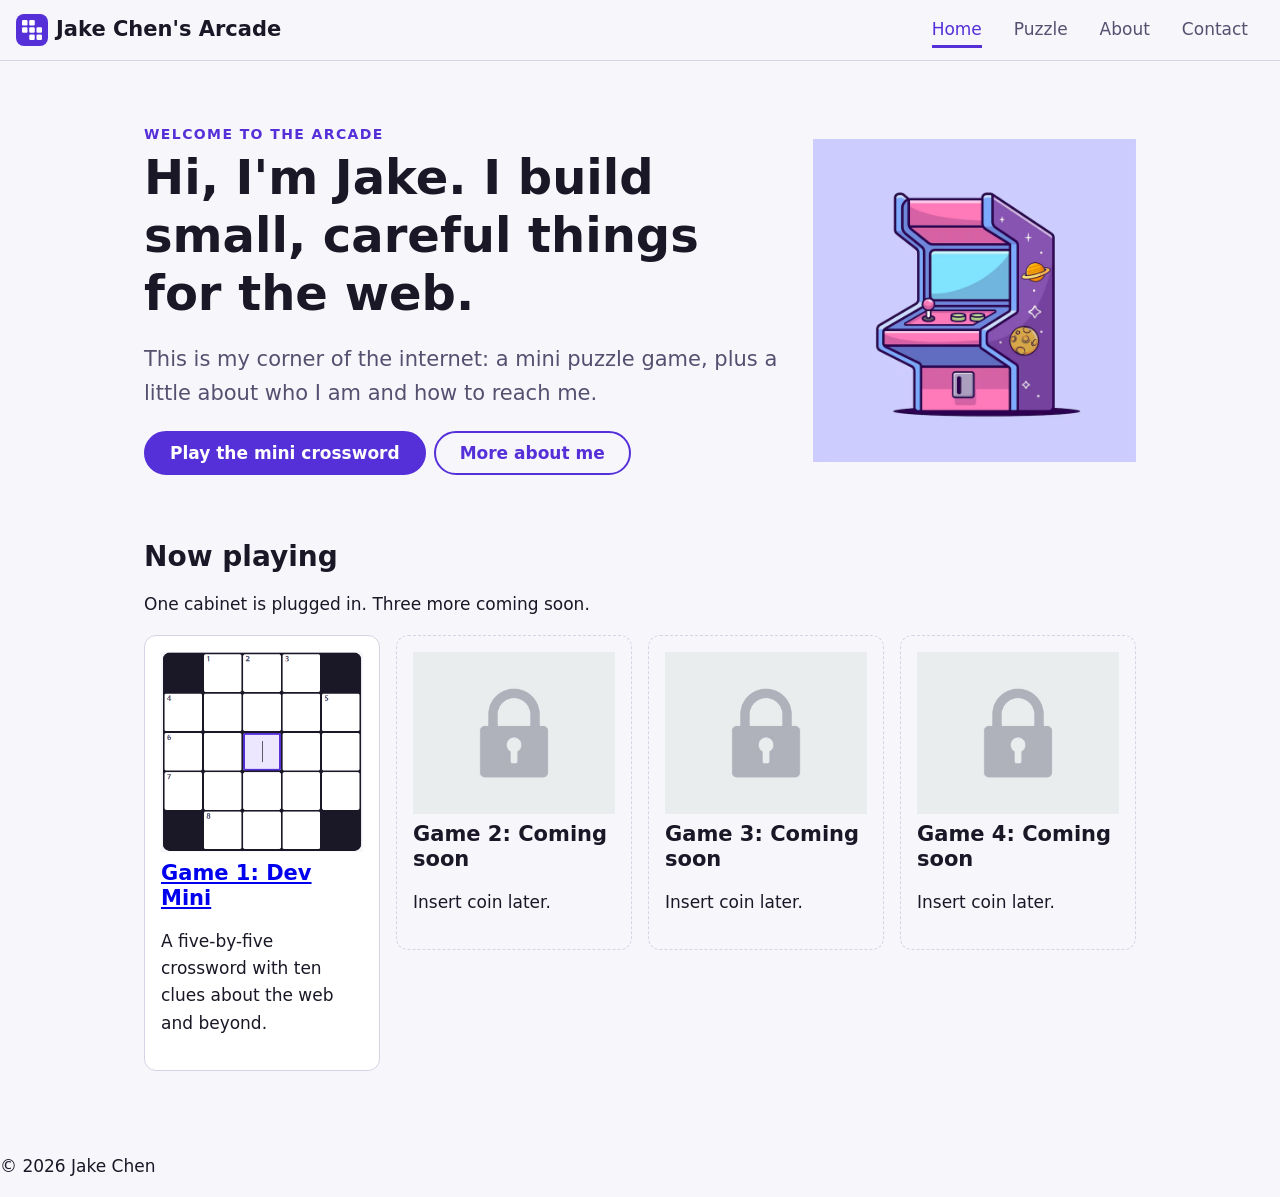
==== index.html @ ae47e0e4 "Add files via upload" ====
<!DOCTYPE html>
<html lang="en">
<head>
  <meta charset="utf-8">
  <meta name="viewport" content="width=device-width, initial-scale=1">
  <meta name="description" content="Jake Chen's arcade.">
  <title>Jake Chen · landing</title>
  <link rel="icon" href="images/favicon.svg" type="image/svg+xml">
  <link rel="stylesheet" href="common.css">
  <link rel="stylesheet" href="home.css">
</head>
<body>
  <header class="site-header">
    <a class="brand" href="./"><img src="images/favicon.svg" width="32" height="32" alt=""> Jake Chen's Arcade</a>
    <nav class="site-nav" aria-label="Main">
      <ul class="nav-list">
        <li><a class="nav-link" href="./index.html" aria-current="page">Home</a></li>
        <li><a class="nav-link" href="game/game.html">Puzzle</a></li>
        <li><a class="nav-link" href="about/about.html">About</a></li>
        <li><a class="nav-link" href="contact/contact.html">Contact</a></li>
      </ul>
    </nav>
  </header>

  <main class="container">
    <section class="hero">
      <div>
        <p class="eyebrow">Welcome to the arcade</p>
        <h1 id="hero-heading">Hi, I'm Jake. I build small, careful things for the web.</h1>
        <p class="lead">This is my corner of the internet: a mini puzzle game, plus a little about who I am and how to reach me.</p>
        <p class="hero__buttons">
          <a class="button" href="game/game.html">Play the mini crossword</a>
          <a class="button button--secondary" href="about/about.html">More about me</a>
        </p>
      </div>
      <img class="hero__art" src="images/arcade-carbinet.avif" width="320" height="420" alt="">
    </section>

    <section aria-labelledby="games-heading">
      <h2 id="games-heading">Now playing</h2>
      <p>One cabinet is plugged in. Three more coming soon.</p>

      <ul class="card-grid">
        <li>
          <article class="card">
            <img src="images/crossword-preview.png" width="240" height="150" alt="">
            <h3><a href="game/game.html">Game 1: Dev Mini</a></h3>
            <p>A five-by-five crossword with ten clues about the web and beyond.</p>
          </article>
        </li>
        <li>
          <article class="card card--locked">
            <img src="images/locked.jpg" width="240" height="150" alt="">
            <h3>Game 2: Coming soon</h3>
            <p>Insert coin later.</p>
          </article>
        </li>
        <li>
          <article class="card card--locked">
            <img src="images/locked.jpg" width="240" height="150" alt="">
            <h3>Game 3: Coming soon</h3>
            <p>Insert coin later.</p>
          </article>
        </li>
        <li>
          <article class="card card--locked">
            <img src="images/locked.jpg" width="240" height="150" alt="">
            <h3>Game 4: Coming soon</h3>
            <p>Insert coin later.</p>
          </article>
        </li>
      </ul>
    </section>
  </main>
  <footer class="site-footer">
  <p>© 2026 Jake Chen</p>
</footer>
</body>
</html>
---- common.css ----
/* ============================
   The Arcade: shared styles
   ============================ */

:root {
  --color-bg: #f7f6fb;
  --color-surface: #ffffff;
  --color-border: #d7d3e4;
  --color-text: #1a1726;
  --color-text-muted: #555070;
  --color-accent: #5530d9;
  --color-accent-dark: #4422b8;
  --color-accent-soft: #ece7ff;
  --color-success: #067647;

  /* Type */
  --font-body: system-ui, "Segoe UI", Roboto, sans-serif;
  --font-display: Georgia, "Times New Roman", serif;
  --text-sm: 0.875rem;
  --text-md: 1.0625rem;
  --text-lg: 1.3125rem;
  --text-xl: 1.75rem;
  --text-2xl: clamp(2rem, 1.5rem + 2.5vw, 3rem);

  /* Spacing */
  --space-1: 0.25rem;
  --space-2: 0.5rem;
  --space-3: 1rem;
  --space-4: 1.5rem;
  --space-5: 3rem;

  /* Layout and shape */
  --container: 64rem;
  --measure: 65ch;
  --tap: 44px;
  --radius: 0.75rem;
}

/* ============================
   Base
   ============================ */

* {
  box-sizing: border-box;
}

body {
  margin: 0;
  background-color: var(--color-bg);
  color: var(--color-text);
  font-size: var(--text-md);
  font-family: var(--font-body);
  line-height: 1.6;
}

:focus-visible {
  outline: 3px solid var(--color-accent);
  outline-offset: 2px;
}

h1,
h2,
h3,
h4,
h5,
h6 {
  margin: 0 0 var(--space-2);
  line-height: 1.2;
}

h1 { font-size: var(--text-2xl); }
h2 { font-size: var(--text-xl); }
h3 { font-size: var(--text-lg); }
h4 { font-size: var(--text-md); }
h5,
h6 { font-size: var(--text-sm); }


img {
  max-width: 100%;
  height: auto;
}

.container {
  max-width: var(--container);
  margin: 0 auto;
  padding: var(--space-5) var(--space-3);
}

.eyebrow {
  margin-bottom: var(--space-1);
  color: var(--color-accent);
  font-size: var(--text-sm);
  font-weight: 700;
  text-transform: uppercase;
  letter-spacing: 0.1em;
}

.lead {
  color: var(--color-text-muted);
  font-size: var(--text-lg);
}

/* ====================
   Header and navbar 
   ==================== */

.site-header {
  position: sticky;
  top: 0;
  z-index: 10;
  display: flex;
  align-items: center;
  justify-content: space-between;
  padding: var(--space-2) var(--space-3);
  border-bottom: 1px solid var(--color-border);
  background-color: var(--color-bg);
}

.brand {
  display: flex;
  align-items: center;
  gap: var(--space-2);
  min-height: var(--tap);
  color: var(--color-text);
  font-size: var(--text-lg);
  font-weight: 700;
  text-decoration: none;
}

.nav-list {
  display: flex;
  margin: 0;
  padding: 0;
  list-style: none;
}

.nav-link {
  position: relative;
  display: flex;
  align-items: center;
  justify-content: center;
  min-height: var(--tap);
  padding: 0 var(--space-3);
  color: var(--color-text-muted);
  text-decoration: none;
  transition: color 0.15s;
}

.nav-link:hover,
.nav-link[aria-current="page"] {
  color: var(--color-accent);
}

.nav-link[aria-current="page"]::after {
  content: "";
  position: absolute;
  right: var(--space-3);
  bottom: 4px;
  left: var(--space-3);
  height: 3px;
  background-color: var(--color-accent);
}

/* =========================
    Buttons
   ========================= */

.button {
  display: inline-flex;
  align-items: center;
  min-height: var(--tap);
  padding: 0 var(--space-4);
  border: 2px solid var(--color-accent);
  border-radius: 999px;
  background-color: var(--color-accent);
  color: #ffffff;
  font-weight: 700;
  text-decoration: none;
  cursor: pointer;
  transition: transform 0.15s;
}

.button:hover { transform: translateY(-2px); }

.button--secondary {
  background-color: transparent;
  color: var(--color-accent);
}

.card-grid {
  display: grid;
  grid-template-columns: repeat(auto-fit, minmax(13rem, 1fr));
  gap: var(--space-3);
  padding: 0;
  list-style: none;
}

.card {
  padding: var(--space-3);
  border: 1px solid var(--color-border);
  border-radius: var(--radius);
  background-color: var(--color-surface);
}

@media (max-width: 40rem) {
  body {
    padding-bottom: 3.5rem; 
  }

  .container {
    padding-top: var(--space-4);
  }

  .site-nav {
    position: fixed;
    right: 0;
    bottom: 0;
    left: 0;
    border-top: 1px solid var(--color-border);
    background-color: var(--color-surface);
  }

  .nav-list li {
    flex: 1;
  }

  .nav-link {
    min-height: 3.5rem;
    padding: 0;
    font-size: var(--text-sm);
  }

  .nav-link[aria-current="page"]::after {
    top: 0;
    bottom: auto;
    left: 25%;
    right: 25%;
  }
}
---- home.css ----
/* Landing page */

.hero {
  display: grid;
  align-items: center;
  gap: var(--space-4);
  margin-bottom: var(--space-5);
}

.hero__buttons {
  display: flex;
  flex-wrap: wrap;
  gap: var(--space-2);
}

@media (min-width: 48rem) {
  .hero {
    grid-template-columns: 2fr 1fr;
  }

  .hero__art {
    width: 100%;
  }
}

.card--locked {
  border-style: dashed;
  background-color: transparent;
}
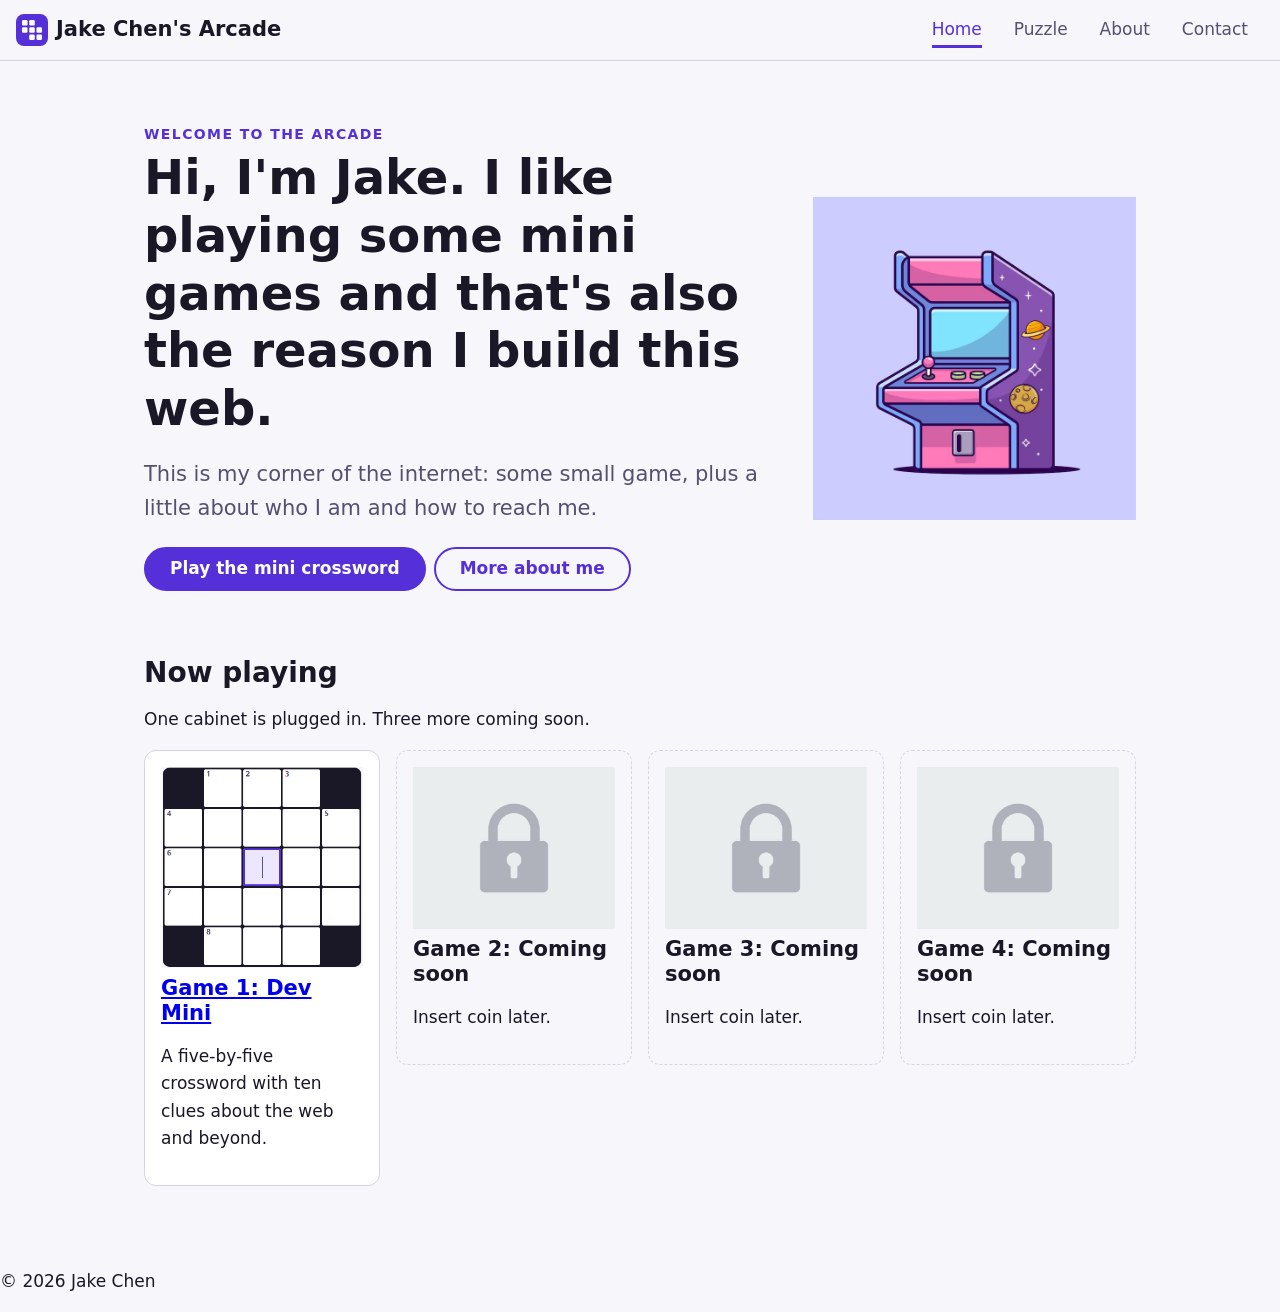
==== commit 147dbf1e: "Update hero heading and lead paragraph text" ====
--- a/index.html
+++ b/index.html
@@ -26,8 +26,8 @@
     <section class="hero">
       <div>
         <p class="eyebrow">Welcome to the arcade</p>
-        <h1 id="hero-heading">Hi, I'm Jake. I build small, careful things for the web.</h1>
-        <p class="lead">This is my corner of the internet: a mini puzzle game, plus a little about who I am and how to reach me.</p>
+        <h1 id="hero-heading">Hi, I'm Jake. I like playing some mini games and that's also the reason I build this web.</h1>
+        <p class="lead">This is my corner of the internet: some small game, plus a little about who I am and how to reach me.</p>
         <p class="hero__buttons">
           <a class="button" href="game/game.html">Play the mini crossword</a>
           <a class="button button--secondary" href="about/about.html">More about me</a>
